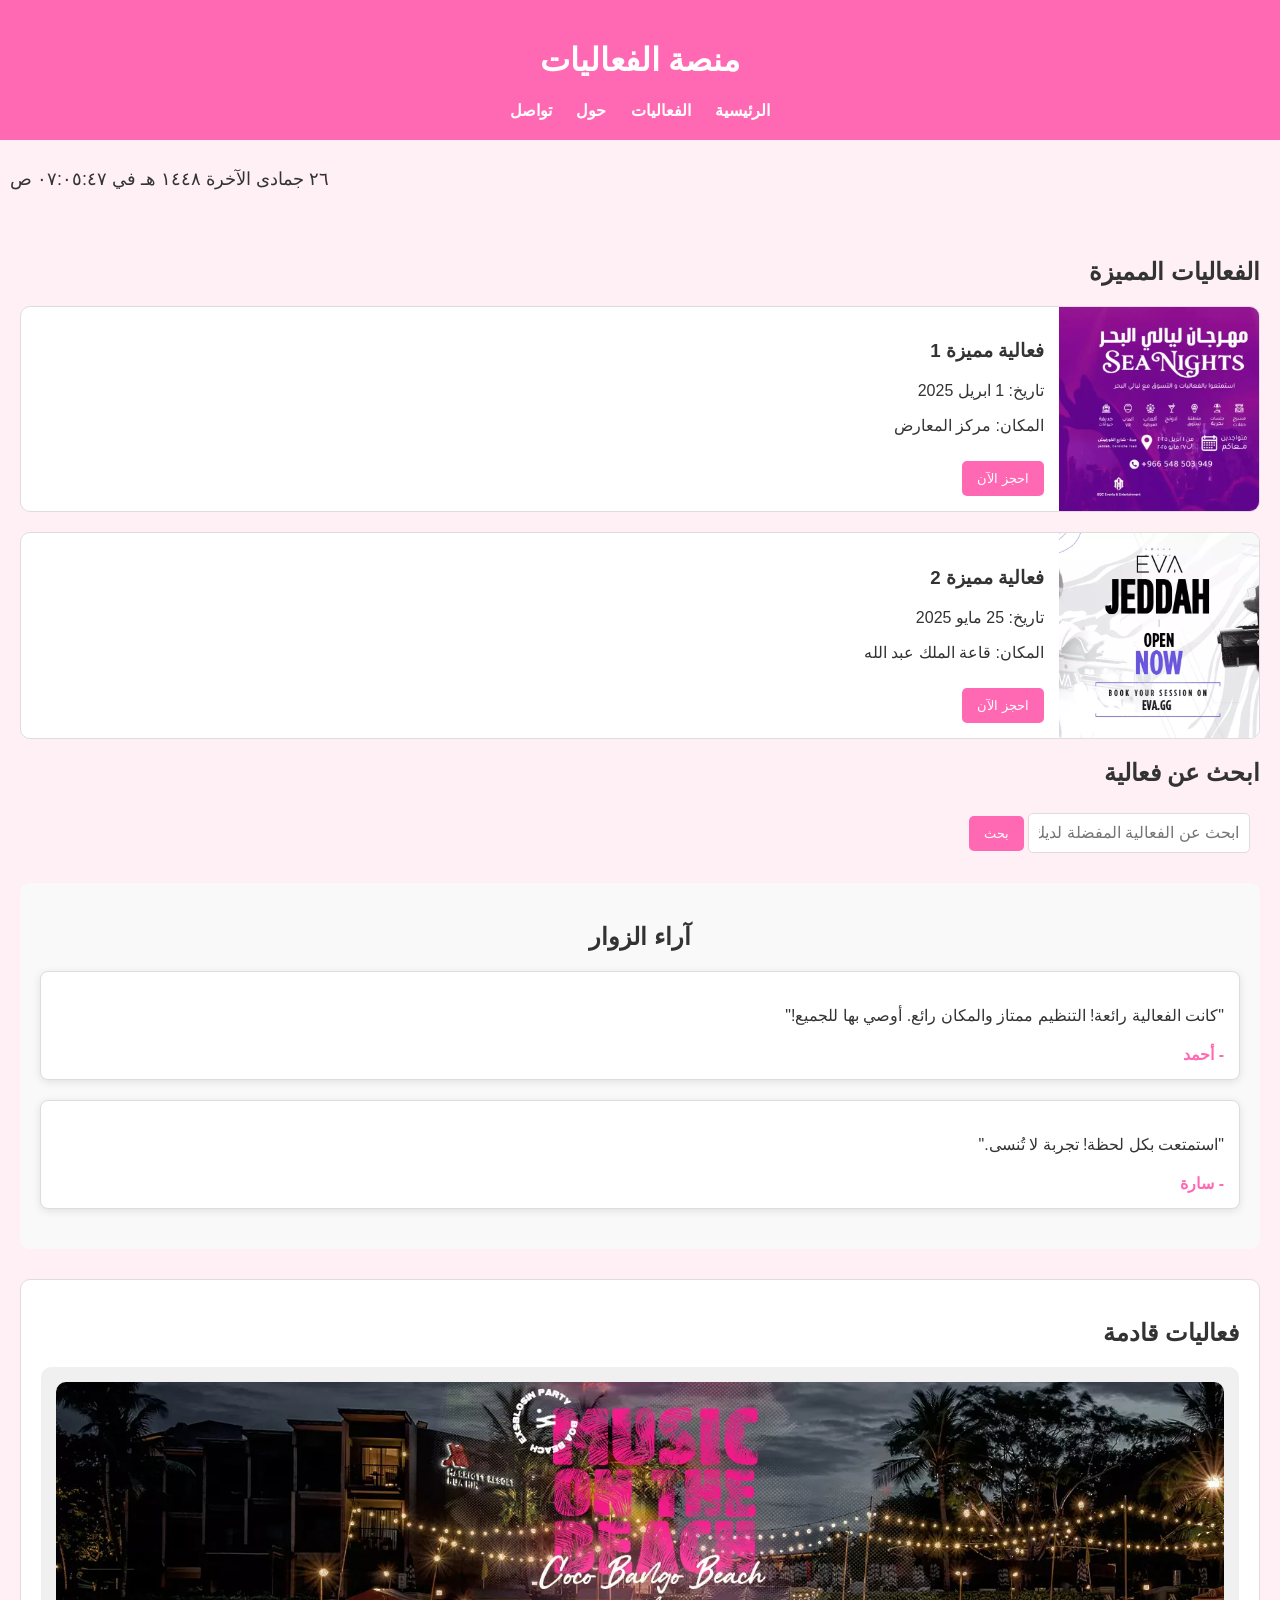
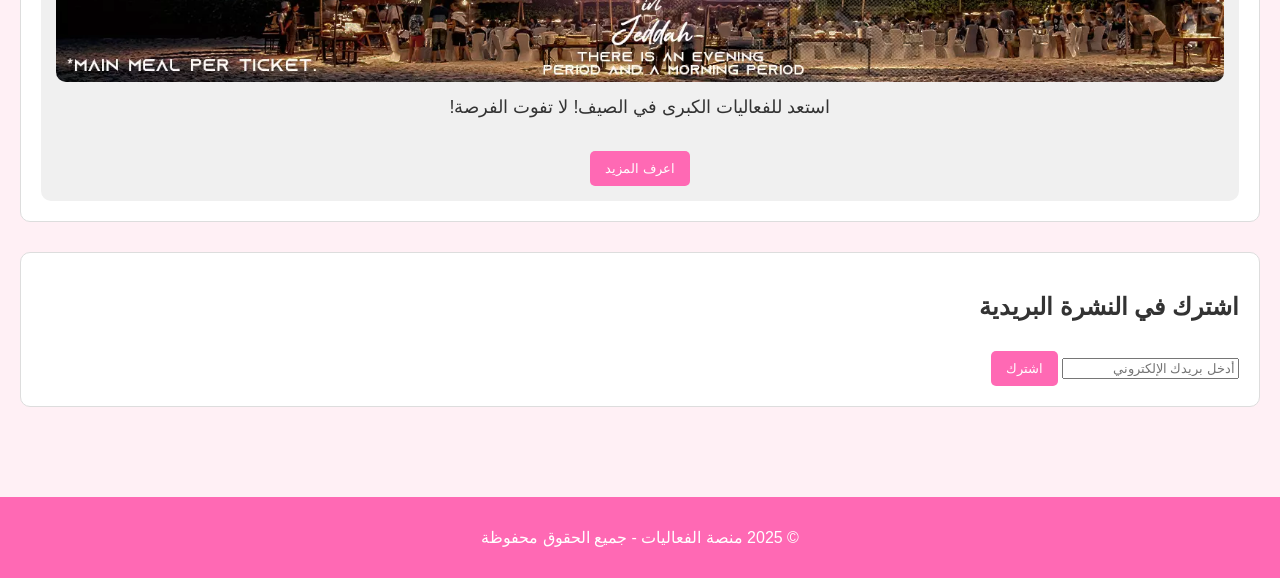
==== index.html @ 9aa2f389 "Initial commit" ====
<!DOCTYPE html>
<html lang="ar">
<head>
  <meta charset="UTF-8" />
  <meta name="viewport" content="width=device-width, initial-scale=1.0"/>
  <title>منصة الفعاليات</title>
  <link rel="stylesheet" href="styles.css"/>
  <script>
    function updateDateTime() {
      const date = new Date();
      const options = { 
        year: 'numeric', 
        month: 'long', 
        day: 'numeric', 
        hour: '2-digit', 
        minute: '2-digit', 
        second: '2-digit', 
        hour12: true 
      };
      const dateTimeString = date.toLocaleString('ar-SA', options);
      document.getElementById('current-date-time').innerText = dateTimeString;
    }
    setInterval(updateDateTime, 1000);  // تحديث الوقت كل ثانية
    window.onload = updateDateTime;  // تحديث الوقت عند تحميل الصفحة
  </script>
</head>
<body>
  <header>
    <h1>منصة الفعاليات</h1>
    <nav>
      <ul>
        <li><a href="index.html">الرئيسية</a></li>
        <li><a href="events.html">الفعاليات</a></li>
        <li><a href="about.html">حول</a></li>
        <li><a href="contact.html">تواصل</a></li>
      </ul>
    </nav>
  </header>

  <!-- Clock Section Above Main -->
  <div id="date-time-container" style="text-align: left; padding: 10px; font-size: 18px;">
    <p id="current-date-time"></p>
  </div>

  <main>
    <!-- Section for Featured Events -->
    <section id="featured-events">
      <h2>الفعاليات المميزة</h2>
      <div class="event-card">
        <img src="فعالية مميزة 1.jpg.jpeg" alt="فعالية 1"/>
        <div class="event-info">
          <h3>فعالية مميزة 1</h3>
          <p>تاريخ: 1 ابريل 2025</p>
          <p>المكان: مركز المعارض</p>
          <button>احجز الآن</button>
        </div>
      </div>
      <div class="event-card">
        <img src="فعالية2.png" alt="فعالية 2"/>
        <div class="event-info">
          <h3>فعالية مميزة 2</h3>
          <p>تاريخ: 25 مايو 2025</p>
          <p>المكان: قاعة الملك عبد الله</p>
          <button>احجز الآن</button>
        </div>
      </div>
    </section>

    <!-- Section for Event Search -->
    <section id="search">
      <h2>ابحث عن فعالية</h2>
      <input type="text" id="search-box" placeholder="ابحث عن الفعالية المفضلة لديك"/>
      <button>بحث</button>
    </section>

    <!-- Section for Reviews -->
    <section id="reviews">
      <h2>آراء الزوار</h2>
      <div class="review">
        <p>"كانت الفعالية رائعة! التنظيم ممتاز والمكان رائع. أوصي بها للجميع!"</p>
        <span>- أحمد</span>
      </div>
      <div class="review">
        <p>"استمتعت بكل لحظة! تجربة لا تُنسى."</p>
        <span>- سارة</span>
      </div>
    </section>

    <!-- Section for Upcoming Events -->
    <!-- <section id="coming-events">
      <h2>فعاليات قادمة</h2>
      <div class="banner">
        <img src="EVENT COME.jpeg" alt="فعالية قادمة" height="500" width="800"/>
        <p>استعد للفعاليات الكبرى في الصيف! لا تفوت الفرصة!</p>
        <button>اعرف المزيد</button>
      </div>
    </section> -->
    
<!-- Section for Upcoming Events -->
<section id="coming-events">
  <h2>فعاليات قادمة</h2>
  <div class="banner">
    <img src="EVENT COME.jpeg" alt="فعالية قادمة" />
    <p>استعد للفعاليات الكبرى في الصيف! لا تفوت الفرصة!</p>
    <button>اعرف المزيد</button>
  </div>
</section>

    <!-- Section for Newsletter Signup -->
    <section id="newsletter">
      <h2>اشترك في النشرة البريدية</h2>
      <input type="email" placeholder="أدخل بريدك الإلكتروني"/>
      <button>اشترك</button>
    </section>
  </main>

  <footer>
    <p>&copy; 2025 منصة الفعاليات - جميع الحقوق محفوظة</p>
  </footer>
</body>
</html>
---- styles.css ----
body {
    font-family: 'Cairo', sans-serif;
    margin: 0;
    padding: 0;
    background-color: #fff0f5;
    color: #333;
    direction: rtl;
    display: flex;
    flex-direction: column;
    min-height: 100vh;
}

/* تعديل صفحة حول وتواصل */
#about, #contact {
    border: 1px solid #ddd; /* بوردير حول النص */
    padding: 20px;
    border-radius: 10px;
    background-color: #fff; /* خلفية بيضاء للنص */
}

/* بوردير حول النشرة في الصفحة الرئيسية */
#newsletter {
    border: 1px solid #ddd; /* بوردير حول النشرة */
    padding: 20px;
    border-radius: 10px;
    background-color: #fff; /* خلفية بيضاء */
}

/* تكبير الحجم للـ Label */
label {
    font-size: 18px; /* تكبير حجم الخط للـ Label */
    font-weight: bold; /* جعل الـ Label عريض */
    color: #333; /* لون مناسب للنص */
}

/* تغيير خلفية قسم آراء الزوار إلى اللون الأبيض */
#visitors {
    background-color: #fff; /* خلفية بيضاء لقسم الزوار */
    padding: 20px;
    border-radius: 10px;
    border: 1px solid #ddd; /* بوردير حول قسم الزوار */
}

header {
    background-color: #ff69b4;
    color: white;
    padding: 20px;
    text-align: center;
}

nav ul {
    list-style: none;
    padding: 0;
    margin: 15px 0 0 0;
}

nav ul li {
    display: inline;
    margin: 0 10px;
}

nav ul li a {
    color: white;
    text-decoration: none;
    font-weight: bold;
}

nav ul li a:hover {
    text-decoration: underline;
}

main {
    flex-grow: 1;
    padding: 20px;
}

.event-card {
    display: flex;
    background-color: #fff;
    border: 1px solid #ddd;
    border-radius: 10px;
    margin-bottom: 20px;
    overflow: hidden;
}

.event-card img {
    width: 200px;
    height: auto;
    object-fit: cover;
}

.event-info {
    padding: 15px;
    width: 100%;
}

/* قسم الفعالية القادمة */
#coming-events {
    border: 1px solid #ddd; /* بوردير حول قسم الفعالية القادمة */
    background-color: #fff; /* خلفية بيضاء */
    padding: 20px;
    border-radius: 10px;
}

#coming-events .banner {
    text-align: center;
    padding: 15px;
    border-radius: 10px;
    background-color: transparent; /* إزالة الخلفية الرمادية */
}

#coming-events .banner img {
    width: 100%; /* الصورة تأخذ عرض 100% من الحاوية */
    height: 300px; /* تحديد ارتفاع ثابت للصورة */
    object-fit: cover; /* الحفاظ على نسبة الصورة دون تشويه */
    border-radius: 10px; /* إضافة حواف دائرية للصورة */
}

#coming-events p {
    margin-top: 10px;
    font-size: 18px;
    color: #333;
}

#coming-events button {
    background-color: #ff69b4;
    color: white;
    padding: 10px 15px;
    margin-top: 15px;
    border: none;
    border-radius: 5px;
    cursor: pointer;
    transition: background-color 0.3s ease;
}

#coming-events button:hover {
    background-color: #ff85c1;
}


button {
    background-color: #ff69b4;
    color: white;
    border: none;
    padding: 10px 15px;
    margin-top: 10px;
    cursor: pointer;
    border-radius: 5px;
    transition: background-color 0.3s ease;
}

button:hover {
    background-color: #ff85c1;
}

/* تغيير لون الرابط عند الضغط */
nav ul li a:active {
    color: #c71585; /* اللون الفوشي الداكن */
}

#search, #reviews, #coming-events, #newsletter {
    margin-bottom: 30px;
}

#search input {
    padding: 10px;
    font-size: 16px;
    border-radius: 5px;
    border: 1px solid #ddd;
    margin-right: 10px;
}

#search button {
    padding: 10px 15px;
    background-color: #ff69b4;
    color: white;
    border: none;
    cursor: pointer;
    border-radius: 5px;
}

/* بوردير حول قسم المراجعات */
#reviews {
    background-color: #f9f9f9;
    padding: 20px;
    border-radius: 10px;
}

#reviews h2 {
    text-align: center;
    margin-bottom: 20px;
}

.review {
    background-color: #fff;
    border: 1px solid #ddd;
    border-radius: 8px;
    padding: 15px;
    margin-bottom: 20px;
    box-shadow: 0 2px 8px rgba(0, 0, 0, 0.1);
    transition: box-shadow 0.3s ease;
}

.review:hover {
    box-shadow: 0 4px 16px rgba(0, 0, 0, 0.2);
}

.review p {
    font-size: 16px;
    line-height: 1.6;
}

.review span {
    display: block;
    text-align: right;
    margin-top: 10px;
    font-weight: bold;
    color: #ff69b4;
}

/* قسم الفعالية القادمة */
#coming-events {
    border: 1px solid #ddd; /* بوردير حول قسم الفعالية القادمة */
    background-color: #fff; /* خلفية بيضاء */
    padding: 20px;
    border-radius: 10px;
}

#coming-events .banner {
    background-color: #f0f0f0;
    padding: 15px;
    border-radius: 10px;
    text-align: center;
}

footer {
    background-color: #ff69b4;
    color: white;
    text-align: center;
    padding: 15px;
    margin-top: 40px;
}

/* Media Queries */

/* For screens smaller than 576px (e.g., mobile phones) */
@media (max-width: 576px) {
    body {
        padding: 10px;
    }

    header {
        padding: 15px;
    }

    nav ul {
        padding: 0;
        margin: 10px 0;
    }

    nav ul li {
        display: block;
        margin: 10px 0;
    }

    .event-card {
        flex-direction: column;
        padding: 10px;
    }

    .event-card img {
        width: 100%;
    }

    .event-info {
        padding: 10px;
    }

    button {
        width: 100%;
        padding: 15px;
    }

    #search input {
        width: 100%;
    }

    #search button {
        width: 100%;
    }
}

/* For screens between 576px and 768px (e.g., small tablets) */
@media (max-width: 768px) and (min-width: 577px) {
    nav ul li {
        display: inline-block;
        margin: 0 15px;
    }

    .event-card {
        flex-direction: row;
    }

    .event-card img {
        width: 50%;
    }

    button {
        width: auto;
    }

    #search input {
        width: auto;
    }

    #search button {
        width: auto;
    }
}


/* For screens between 768px and 992px (e.g., tablets and small laptops) */
@media (max-width: 992px) and (min-width: 769px) {
    .event-card {
        flex-direction: row;
    }

    .event-card img {
        width: 40%;
    }

    #search input {
        width: 250px;
    }

    #search button {
        width: auto;
    }
}
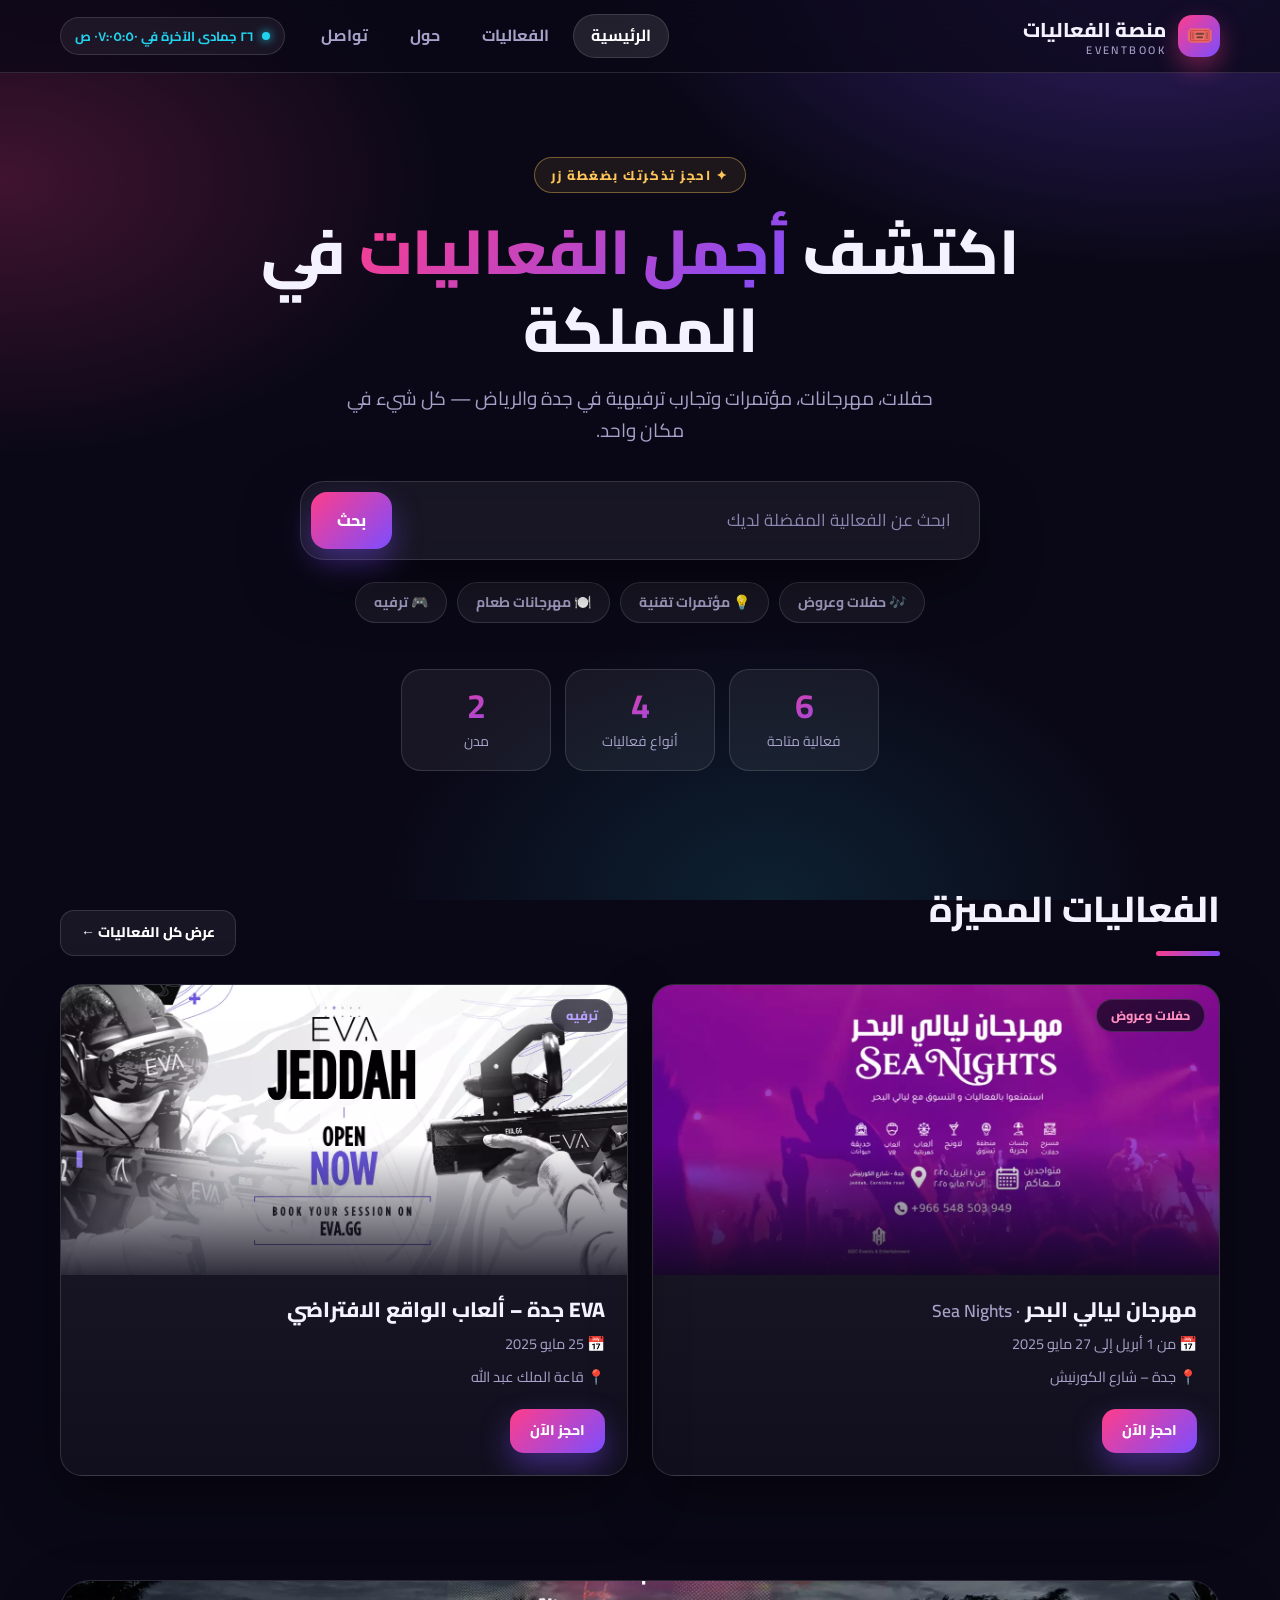
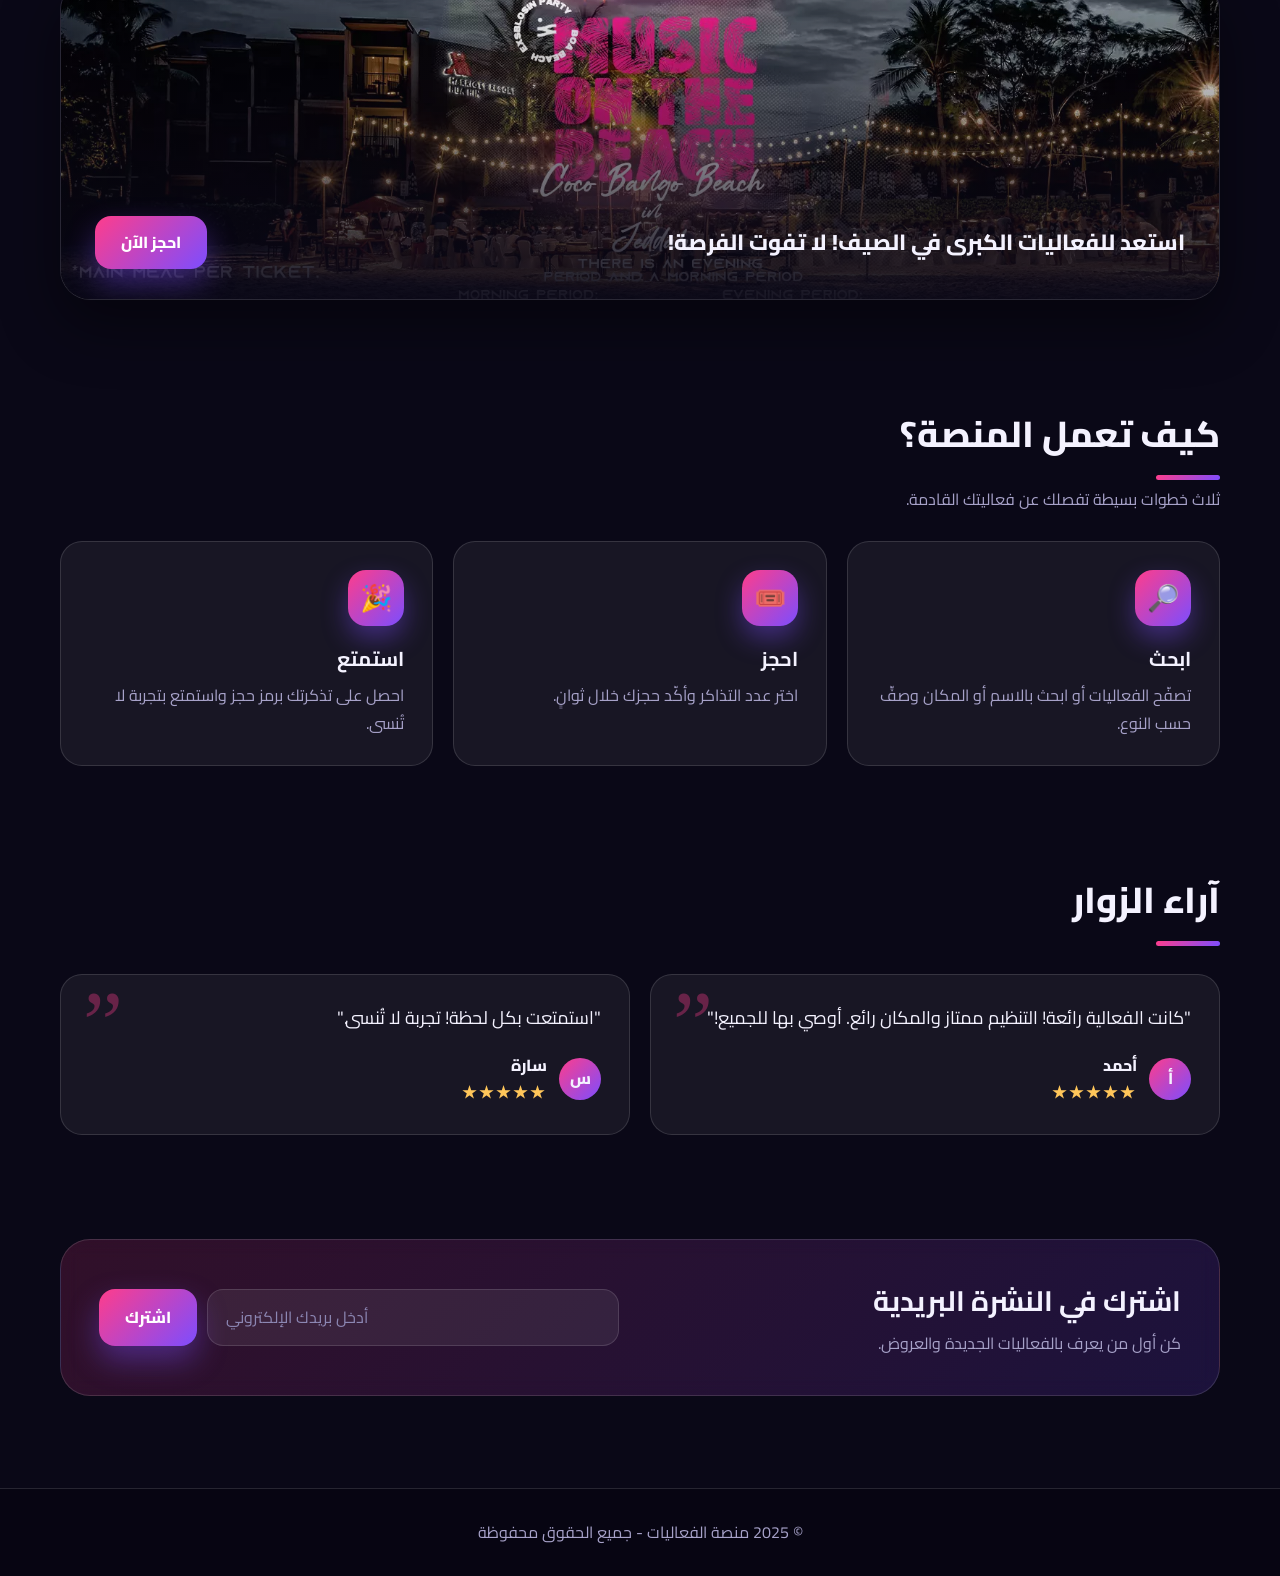
==== commit 4edf3d78: "Premium dark redesign with live search, filters, booking tickets and README Co-Authored-By: Claude S" ====
--- a/index.html
+++ b/index.html
@@ -1,121 +1,137 @@
 <!DOCTYPE html>
-<html lang="ar">
+<html lang="ar" dir="rtl">
 <head>
   <meta charset="UTF-8" />
-  <meta name="viewport" content="width=device-width, initial-scale=1.0"/>
-  <title>منصة الفعاليات</title>
-  <link rel="stylesheet" href="styles.css"/>
-  <script>
-    function updateDateTime() {
-      const date = new Date();
-      const options = { 
-        year: 'numeric', 
-        month: 'long', 
-        day: 'numeric', 
-        hour: '2-digit', 
-        minute: '2-digit', 
-        second: '2-digit', 
-        hour12: true 
-      };
-      const dateTimeString = date.toLocaleString('ar-SA', options);
-      document.getElementById('current-date-time').innerText = dateTimeString;
-    }
-    setInterval(updateDateTime, 1000);  // تحديث الوقت كل ثانية
-    window.onload = updateDateTime;  // تحديث الوقت عند تحميل الصفحة
-  </script>
+  <meta name="viewport" content="width=device-width, initial-scale=1.0" />
+  <title>منصة الفعاليات | اكتشف واحجز أجمل الفعاليات في السعودية</title>
+  <meta name="description" content="EventBook منصة لاستكشاف وحجز الفعاليات المحلية والثقافية والترفيهية في السعودية بضغطة زر." />
+  <meta name="theme-color" content="#0a0817" />
+  <link rel="preconnect" href="https://fonts.googleapis.com" />
+  <link rel="preconnect" href="https://fonts.gstatic.com" crossorigin />
+  <link href="https://fonts.googleapis.com/css2?family=Cairo:wght@400;600;700;800&display=swap" rel="stylesheet" />
+  <link rel="stylesheet" href="styles.css" />
+  <script src="script.js" defer></script>
 </head>
 <body>
   <header>
-    <h1>منصة الفعاليات</h1>
-    <nav>
-      <ul>
-        <li><a href="index.html">الرئيسية</a></li>
-        <li><a href="events.html">الفعاليات</a></li>
-        <li><a href="about.html">حول</a></li>
-        <li><a href="contact.html">تواصل</a></li>
-      </ul>
-    </nav>
+    <div class="container nav">
+      <a class="logo" href="index.html" aria-label="منصة الفعاليات">
+        <span class="logo-mark">🎟️</span>
+        <span>منصة الفعاليات<small>EVENTBOOK</small></span>
+      </a>
+      <nav aria-label="التنقل الرئيسي">
+        <ul>
+          <li><a href="index.html">الرئيسية</a></li>
+          <li><a href="events.html">الفعاليات</a></li>
+          <li><a href="about.html">حول</a></li>
+          <li><a href="contact.html">تواصل</a></li>
+        </ul>
+      </nav>
+      <div class="clock" title="الوقت الحالي"><span id="current-date-time"></span></div>
+      <button class="menu-btn" aria-label="القائمة">☰</button>
+    </div>
   </header>
 
-  <!-- Clock Section Above Main -->
-  <div id="date-time-container" style="text-align: left; padding: 10px; font-size: 18px;">
-    <p id="current-date-time"></p>
-  </div>
+  <main>
+    <!-- Hero -->
+    <section class="hero">
+      <div class="container">
+        <span class="eyebrow">✦ احجز تذكرتك بضغطة زر</span>
+        <h1>اكتشف <span class="grad-text">أجمل الفعاليات</span> في المملكة</h1>
+        <p class="lead">حفلات، مهرجانات، مؤتمرات وتجارب ترفيهية في جدة والرياض — كل شيء في مكان واحد.</p>
 
-  <main>
-    <!-- Section for Featured Events -->
-    <section id="featured-events">
-      <h2>الفعاليات المميزة</h2>
-      <div class="event-card">
-        <img src="فعالية مميزة 1.jpg.jpeg" alt="فعالية 1"/>
-        <div class="event-info">
-          <h3>فعالية مميزة 1</h3>
-          <p>تاريخ: 1 ابريل 2025</p>
-          <p>المكان: مركز المعارض</p>
-          <button>احجز الآن</button>
+        <form class="search-bar" id="hero-search" role="search">
+          <input id="hero-q" type="search" placeholder="ابحث عن الفعالية المفضلة لديك" aria-label="ابحث عن فعالية" />
+          <button class="btn" type="submit">بحث</button>
+        </form>
+
+        <div class="chips">
+          <button class="chip" data-cat-link="music">🎶 حفلات وعروض</button>
+          <button class="chip" data-cat-link="tech">💡 مؤتمرات تقنية</button>
+          <button class="chip" data-cat-link="food">🍽️ مهرجانات طعام</button>
+          <button class="chip" data-cat-link="fun">🎮 ترفيه</button>
         </div>
-      </div>
-      <div class="event-card">
-        <img src="فعالية2.png" alt="فعالية 2"/>
-        <div class="event-info">
-          <h3>فعالية مميزة 2</h3>
-          <p>تاريخ: 25 مايو 2025</p>
-          <p>المكان: قاعة الملك عبد الله</p>
-          <button>احجز الآن</button>
+
+        <div class="stats">
+          <div class="stat"><b id="stat-events">0</b><span>فعالية متاحة</span></div>
+          <div class="stat"><b id="stat-types">0</b><span>أنواع فعاليات</span></div>
+          <div class="stat"><b id="stat-cities">0</b><span>مدن</span></div>
         </div>
       </div>
     </section>
 
-    <!-- Section for Event Search -->
-    <section id="search">
-      <h2>ابحث عن فعالية</h2>
-      <input type="text" id="search-box" placeholder="ابحث عن الفعالية المفضلة لديك"/>
-      <button>بحث</button>
-    </section>
-
-    <!-- Section for Reviews -->
-    <section id="reviews">
-      <h2>آراء الزوار</h2>
-      <div class="review">
-        <p>"كانت الفعالية رائعة! التنظيم ممتاز والمكان رائع. أوصي بها للجميع!"</p>
-        <span>- أحمد</span>
-      </div>
-      <div class="review">
-        <p>"استمتعت بكل لحظة! تجربة لا تُنسى."</p>
-        <span>- سارة</span>
+    <!-- Featured events -->
+    <section id="featured-events">
+      <div class="container">
+        <div class="section-head">
+          <div><h2>الفعاليات المميزة</h2></div>
+          <a class="btn ghost sm" href="events.html">عرض كل الفعاليات ←</a>
+        </div>
+        <div class="grid two" id="featured-grid"></div>
       </div>
     </section>
 
-    <!-- Section for Upcoming Events -->
-    <!-- <section id="coming-events">
-      <h2>فعاليات قادمة</h2>
-      <div class="banner">
-        <img src="EVENT COME.jpeg" alt="فعالية قادمة" height="500" width="800"/>
-        <p>استعد للفعاليات الكبرى في الصيف! لا تفوت الفرصة!</p>
-        <button>اعرف المزيد</button>
+    <!-- Upcoming banner -->
+    <section id="coming-events">
+      <div class="container">
+        <div class="banner reveal">
+          <img src="images/music-on-the-beach.jpeg" alt="فعالية قادمة: Music on the Beach" loading="lazy" />
+          <div class="banner-body">
+            <p>استعد للفعاليات الكبرى في الصيف! لا تفوت الفرصة!</p>
+            <button class="btn" data-book="beach">احجز الآن</button>
+          </div>
+        </div>
       </div>
-    </section> -->
-    
-<!-- Section for Upcoming Events -->
-<section id="coming-events">
-  <h2>فعاليات قادمة</h2>
-  <div class="banner">
-    <img src="EVENT COME.jpeg" alt="فعالية قادمة" />
-    <p>استعد للفعاليات الكبرى في الصيف! لا تفوت الفرصة!</p>
-    <button>اعرف المزيد</button>
-  </div>
-</section>
+    </section>
 
-    <!-- Section for Newsletter Signup -->
+    <!-- How it works -->
+    <section>
+      <div class="container">
+        <div class="section-head"><div><h2>كيف تعمل المنصة؟</h2><p>ثلاث خطوات بسيطة تفصلك عن فعاليتك القادمة.</p></div></div>
+        <div class="cards-3">
+          <div class="feature reveal"><div class="ico">🔎</div><h3>ابحث</h3><p>تصفّح الفعاليات أو ابحث بالاسم أو المكان وصفِّ حسب النوع.</p></div>
+          <div class="feature reveal"><div class="ico">🎟️</div><h3>احجز</h3><p>اختر عدد التذاكر وأكّد حجزك خلال ثوانٍ.</p></div>
+          <div class="feature reveal"><div class="ico">🎉</div><h3>استمتع</h3><p>احصل على تذكرتك برمز حجز واستمتع بتجربة لا تُنسى.</p></div>
+        </div>
+      </div>
+    </section>
+
+    <!-- Reviews -->
+    <section id="reviews">
+      <div class="container">
+        <div class="section-head"><div><h2>آراء الزوار</h2></div></div>
+        <div class="cards-3">
+          <div class="review reveal">
+            <p>"كانت الفعالية رائعة! التنظيم ممتاز والمكان رائع. أوصي بها للجميع!"</p>
+            <div class="who"><span class="avatar">أ</span><div>أحمد<br /><span class="stars">★★★★★</span></div></div>
+          </div>
+          <div class="review reveal">
+            <p>"استمتعت بكل لحظة! تجربة لا تُنسى."</p>
+            <div class="who"><span class="avatar">س</span><div>سارة<br /><span class="stars">★★★★★</span></div></div>
+          </div>
+        </div>
+      </div>
+    </section>
+
+    <!-- Newsletter -->
     <section id="newsletter">
-      <h2>اشترك في النشرة البريدية</h2>
-      <input type="email" placeholder="أدخل بريدك الإلكتروني"/>
-      <button>اشترك</button>
+      <div class="container">
+        <div class="panel news reveal">
+          <div>
+            <h2>اشترك في النشرة البريدية</h2>
+            <p>كن أول من يعرف بالفعاليات الجديدة والعروض.</p>
+          </div>
+          <form data-toast-form="تم تسجيل اشتراكك (نسخة تجريبية)" novalidate>
+            <input type="email" class="ltr" placeholder="أدخل بريدك الإلكتروني" aria-label="البريد الإلكتروني" />
+            <button class="btn" type="submit">اشترك</button>
+          </form>
+        </div>
+      </div>
     </section>
   </main>
 
   <footer>
-    <p>&copy; 2025 منصة الفعاليات - جميع الحقوق محفوظة</p>
+    <div class="container"><p>&copy; 2025 منصة الفعاليات - جميع الحقوق محفوظة</p></div>
   </footer>
 </body>
 </html>
--- a/styles.css
+++ b/styles.css
@@ -1,339 +1,354 @@
+/* ==========================================================================
+   EventBook – منصة الفعاليات
+   Dark, glassy design system. RTL first.
+   ========================================================================== */
+:root {
+  --bg: #0a0817;
+  --bg-2: #120e2b;
+  --surface: rgba(255, 255, 255, 0.06);
+  --surface-2: rgba(255, 255, 255, 0.1);
+  --border: rgba(255, 255, 255, 0.13);
+  --text: #f4f2ff;
+  --muted: #a7a2c9;
+  --pink: #ff3d8b;
+  --violet: #7c4dff;
+  --cyan: #22d3ee;
+  --gold: #ffc65a;
+  --grad: linear-gradient(135deg, #ff3d8b 0%, #7c4dff 100%);
+  --radius: 22px;
+  --shadow: 0 24px 60px rgba(0, 0, 0, 0.45);
+}
+
+* { box-sizing: border-box; }
+html { scroll-behavior: smooth; }
+
 body {
-    font-family: 'Cairo', sans-serif;
-    margin: 0;
-    padding: 0;
-    background-color: #fff0f5;
-    color: #333;
-    direction: rtl;
-    display: flex;
-    flex-direction: column;
-    min-height: 100vh;
-}
-
-/* تعديل صفحة حول وتواصل */
-#about, #contact {
-    border: 1px solid #ddd; /* بوردير حول النص */
-    padding: 20px;
-    border-radius: 10px;
-    background-color: #fff; /* خلفية بيضاء للنص */
-}
-
-/* بوردير حول النشرة في الصفحة الرئيسية */
-#newsletter {
-    border: 1px solid #ddd; /* بوردير حول النشرة */
-    padding: 20px;
-    border-radius: 10px;
-    background-color: #fff; /* خلفية بيضاء */
-}
-
-/* تكبير الحجم للـ Label */
-label {
-    font-size: 18px; /* تكبير حجم الخط للـ Label */
-    font-weight: bold; /* جعل الـ Label عريض */
-    color: #333; /* لون مناسب للنص */
-}
-
-/* تغيير خلفية قسم آراء الزوار إلى اللون الأبيض */
-#visitors {
-    background-color: #fff; /* خلفية بيضاء لقسم الزوار */
-    padding: 20px;
-    border-radius: 10px;
-    border: 1px solid #ddd; /* بوردير حول قسم الزوار */
-}
-
+  margin: 0;
+  min-height: 100vh;
+  display: flex;
+  flex-direction: column;
+  font-family: "Cairo", "Segoe UI", Tahoma, sans-serif;
+  direction: rtl;
+  color: var(--text);
+  background:
+    radial-gradient(900px 520px at 90% -5%, rgba(124, 77, 255, 0.35), transparent 60%),
+    radial-gradient(800px 500px at 0% 20%, rgba(255, 61, 139, 0.22), transparent 55%),
+    radial-gradient(700px 500px at 60% 100%, rgba(34, 211, 238, 0.12), transparent 55%),
+    var(--bg);
+  background-attachment: fixed;
+  line-height: 1.7;
+}
+
+img { max-width: 100%; display: block; }
+a { color: inherit; text-decoration: none; }
+main { flex: 1; }
+.container { width: min(1160px, 100% - 40px); margin-inline: auto; }
+.ltr { direction: ltr; unicode-bidi: embed; }
+
+/* ---------- Header ---------- */
 header {
-    background-color: #ff69b4;
-    color: white;
-    padding: 20px;
-    text-align: center;
-}
-
-nav ul {
-    list-style: none;
-    padding: 0;
-    margin: 15px 0 0 0;
-}
-
-nav ul li {
-    display: inline;
-    margin: 0 10px;
-}
-
-nav ul li a {
-    color: white;
-    text-decoration: none;
-    font-weight: bold;
-}
-
-nav ul li a:hover {
-    text-decoration: underline;
-}
-
-main {
-    flex-grow: 1;
-    padding: 20px;
-}
+  position: sticky;
+  top: 0;
+  z-index: 50;
+  backdrop-filter: blur(16px);
+  background: rgba(10, 8, 23, 0.72);
+  border-bottom: 1px solid var(--border);
+}
+.nav {
+  display: flex;
+  align-items: center;
+  gap: 18px;
+  height: 72px;
+}
+.logo { display: flex; align-items: center; gap: 12px; font-weight: 800; font-size: 20px; }
+.logo-mark {
+  display: grid;
+  place-items: center;
+  width: 42px;
+  height: 42px;
+  font-size: 22px;
+  border-radius: 14px;
+  background: var(--grad);
+  box-shadow: 0 10px 24px rgba(255, 61, 139, 0.4);
+}
+.logo small { display: block; margin-top: -6px; font-size: 11px; font-weight: 600; letter-spacing: 0.22em; color: var(--muted); }
+nav { margin-inline-start: auto; }
+nav ul { display: flex; gap: 6px; margin: 0; padding: 0; list-style: none; }
+nav a {
+  display: block;
+  padding: 8px 18px;
+  font-weight: 700;
+  color: var(--muted);
+  border-radius: 999px;
+  transition: color 0.2s, background 0.2s;
+}
+nav a:hover { color: #fff; background: var(--surface); }
+nav a.active { color: #fff; background: var(--surface-2); box-shadow: inset 0 0 0 1px var(--border); }
+.clock {
+  display: flex;
+  align-items: center;
+  gap: 8px;
+  padding: 7px 14px;
+  font-size: 13px;
+  font-weight: 700;
+  color: var(--cyan);
+  border: 1px solid var(--border);
+  border-radius: 999px;
+  background: var(--surface);
+  white-space: nowrap;
+}
+.clock::before { content: ""; width: 8px; height: 8px; border-radius: 50%; background: var(--cyan); box-shadow: 0 0 10px var(--cyan); animation: blink 1.6s infinite; }
+@keyframes blink { 50% { opacity: 0.3; } }
+.menu-btn { display: none; width: 44px; height: 44px; font-size: 22px; color: #fff; cursor: pointer; border: 1px solid var(--border); border-radius: 14px; background: var(--surface); }
+
+/* ---------- Buttons & form controls ---------- */
+.btn {
+  display: inline-flex;
+  align-items: center;
+  justify-content: center;
+  gap: 8px;
+  padding: 13px 26px;
+  font: inherit;
+  font-weight: 800;
+  color: #fff;
+  cursor: pointer;
+  border: 0;
+  border-radius: 16px;
+  background: var(--grad);
+  box-shadow: 0 14px 30px rgba(124, 77, 255, 0.4);
+  transition: transform 0.18s, box-shadow 0.18s, filter 0.18s;
+}
+.btn:hover { transform: translateY(-3px); filter: brightness(1.08); }
+.btn:active { transform: scale(0.97); }
+.btn.ghost { background: var(--surface); border: 1px solid var(--border); box-shadow: none; }
+.btn.sm { padding: 10px 20px; font-size: 14px; border-radius: 14px; }
+
+input, select, textarea {
+  width: 100%;
+  padding: 14px 18px;
+  font: inherit;
+  color: var(--text);
+  border: 1px solid var(--border);
+  border-radius: 16px;
+  background: rgba(255, 255, 255, 0.07);
+  outline: none;
+  transition: border-color 0.2s, box-shadow 0.2s;
+}
+input::placeholder, textarea::placeholder { color: #8c87b3; }
+input:focus, select:focus, textarea:focus { border-color: var(--pink); box-shadow: 0 0 0 4px rgba(255, 61, 139, 0.18); }
+select option { color: #111; }
+label { display: block; margin-bottom: 6px; font-size: 14px; font-weight: 700; color: var(--muted); }
+
+/* ---------- Hero ---------- */
+.hero { padding: 84px 0 56px; text-align: center; }
+.eyebrow {
+  display: inline-block;
+  padding: 6px 16px;
+  font-size: 13px;
+  font-weight: 800;
+  letter-spacing: 0.12em;
+  color: var(--gold);
+  border: 1px solid rgba(255, 198, 90, 0.4);
+  border-radius: 999px;
+  background: rgba(255, 198, 90, 0.08);
+}
+.hero h1 { margin: 20px auto 14px; max-width: 820px; font-size: clamp(34px, 6vw, 62px); font-weight: 800; line-height: 1.25; }
+.grad-text { background: var(--grad); -webkit-background-clip: text; background-clip: text; color: transparent; }
+.hero p.lead { margin: 0 auto; max-width: 620px; font-size: 19px; color: var(--muted); }
+
+.search-bar {
+  display: flex;
+  gap: 10px;
+  max-width: 680px;
+  margin: 34px auto 0;
+  padding: 10px;
+  border: 1px solid var(--border);
+  border-radius: 24px;
+  background: var(--surface);
+  backdrop-filter: blur(14px);
+  box-shadow: var(--shadow);
+}
+.search-bar input { border: 0; background: transparent; font-size: 17px; }
+.search-bar input:focus { box-shadow: none; }
+.search-bar .btn { flex: none; }
+
+.chips { display: flex; flex-wrap: wrap; justify-content: center; gap: 10px; margin-top: 22px; }
+.chip {
+  padding: 8px 18px;
+  font: inherit;
+  font-weight: 700;
+  font-size: 14px;
+  color: var(--muted);
+  cursor: pointer;
+  border: 1px solid var(--border);
+  border-radius: 999px;
+  background: var(--surface);
+  transition: all 0.2s;
+}
+.chip:hover { color: #fff; transform: translateY(-2px); }
+.chip.active { color: #fff; border-color: transparent; background: var(--grad); box-shadow: 0 10px 22px rgba(255, 61, 139, 0.35); }
+
+.stats { display: flex; justify-content: center; flex-wrap: wrap; gap: 14px; margin-top: 46px; }
+.stat {
+  min-width: 150px;
+  padding: 16px 26px;
+  border: 1px solid var(--border);
+  border-radius: 20px;
+  background: var(--surface);
+}
+.stat b { display: block; font-size: 34px; line-height: 1.2; background: var(--grad); -webkit-background-clip: text; background-clip: text; color: transparent; }
+.stat span { font-size: 14px; color: var(--muted); }
+
+/* ---------- Sections ---------- */
+section { padding: 52px 0; }
+.section-head { display: flex; align-items: flex-end; justify-content: space-between; gap: 16px; margin-bottom: 28px; }
+.section-head h2 { margin: 0; font-size: clamp(26px, 4vw, 36px); font-weight: 800; }
+.section-head h2::after { content: ""; display: block; width: 64px; height: 5px; margin-top: 10px; border-radius: 5px; background: var(--grad); }
+.section-head p { margin: 6px 0 0; color: var(--muted); }
+
+/* ---------- Event cards ---------- */
+.grid { display: grid; grid-template-columns: repeat(auto-fill, minmax(320px, 1fr)); gap: 24px; }
+.grid.two { grid-template-columns: repeat(auto-fit, minmax(380px, 1fr)); }
 
 .event-card {
-    display: flex;
-    background-color: #fff;
-    border: 1px solid #ddd;
-    border-radius: 10px;
-    margin-bottom: 20px;
-    overflow: hidden;
-}
-
-.event-card img {
-    width: 200px;
-    height: auto;
-    object-fit: cover;
-}
-
-.event-info {
-    padding: 15px;
-    width: 100%;
-}
-
-/* قسم الفعالية القادمة */
-#coming-events {
-    border: 1px solid #ddd; /* بوردير حول قسم الفعالية القادمة */
-    background-color: #fff; /* خلفية بيضاء */
-    padding: 20px;
-    border-radius: 10px;
-}
-
-#coming-events .banner {
-    text-align: center;
-    padding: 15px;
-    border-radius: 10px;
-    background-color: transparent; /* إزالة الخلفية الرمادية */
-}
-
-#coming-events .banner img {
-    width: 100%; /* الصورة تأخذ عرض 100% من الحاوية */
-    height: 300px; /* تحديد ارتفاع ثابت للصورة */
-    object-fit: cover; /* الحفاظ على نسبة الصورة دون تشويه */
-    border-radius: 10px; /* إضافة حواف دائرية للصورة */
-}
-
-#coming-events p {
-    margin-top: 10px;
-    font-size: 18px;
-    color: #333;
-}
-
-#coming-events button {
-    background-color: #ff69b4;
-    color: white;
-    padding: 10px 15px;
-    margin-top: 15px;
-    border: none;
-    border-radius: 5px;
-    cursor: pointer;
-    transition: background-color 0.3s ease;
-}
-
-#coming-events button:hover {
-    background-color: #ff85c1;
-}
-
-
-button {
-    background-color: #ff69b4;
-    color: white;
-    border: none;
-    padding: 10px 15px;
-    margin-top: 10px;
-    cursor: pointer;
-    border-radius: 5px;
-    transition: background-color 0.3s ease;
-}
-
-button:hover {
-    background-color: #ff85c1;
-}
-
-/* تغيير لون الرابط عند الضغط */
-nav ul li a:active {
-    color: #c71585; /* اللون الفوشي الداكن */
-}
-
-#search, #reviews, #coming-events, #newsletter {
-    margin-bottom: 30px;
-}
-
-#search input {
-    padding: 10px;
-    font-size: 16px;
-    border-radius: 5px;
-    border: 1px solid #ddd;
-    margin-right: 10px;
-}
-
-#search button {
-    padding: 10px 15px;
-    background-color: #ff69b4;
-    color: white;
-    border: none;
-    cursor: pointer;
-    border-radius: 5px;
-}
-
-/* بوردير حول قسم المراجعات */
-#reviews {
-    background-color: #f9f9f9;
-    padding: 20px;
-    border-radius: 10px;
-}
-
-#reviews h2 {
-    text-align: center;
-    margin-bottom: 20px;
-}
-
-.review {
-    background-color: #fff;
-    border: 1px solid #ddd;
-    border-radius: 8px;
-    padding: 15px;
-    margin-bottom: 20px;
-    box-shadow: 0 2px 8px rgba(0, 0, 0, 0.1);
-    transition: box-shadow 0.3s ease;
-}
-
-.review:hover {
-    box-shadow: 0 4px 16px rgba(0, 0, 0, 0.2);
-}
-
-.review p {
-    font-size: 16px;
-    line-height: 1.6;
-}
-
-.review span {
-    display: block;
-    text-align: right;
-    margin-top: 10px;
-    font-weight: bold;
-    color: #ff69b4;
-}
-
-/* قسم الفعالية القادمة */
-#coming-events {
-    border: 1px solid #ddd; /* بوردير حول قسم الفعالية القادمة */
-    background-color: #fff; /* خلفية بيضاء */
-    padding: 20px;
-    border-radius: 10px;
-}
-
-#coming-events .banner {
-    background-color: #f0f0f0;
-    padding: 15px;
-    border-radius: 10px;
-    text-align: center;
-}
-
-footer {
-    background-color: #ff69b4;
-    color: white;
-    text-align: center;
-    padding: 15px;
-    margin-top: 40px;
-}
-
-/* Media Queries */
-
-/* For screens smaller than 576px (e.g., mobile phones) */
-@media (max-width: 576px) {
-    body {
-        padding: 10px;
-    }
-
-    header {
-        padding: 15px;
-    }
-
-    nav ul {
-        padding: 0;
-        margin: 10px 0;
-    }
-
-    nav ul li {
-        display: block;
-        margin: 10px 0;
-    }
-
-    .event-card {
-        flex-direction: column;
-        padding: 10px;
-    }
-
-    .event-card img {
-        width: 100%;
-    }
-
-    .event-info {
-        padding: 10px;
-    }
-
-    button {
-        width: 100%;
-        padding: 15px;
-    }
-
-    #search input {
-        width: 100%;
-    }
-
-    #search button {
-        width: 100%;
-    }
-}
-
-/* For screens between 576px and 768px (e.g., small tablets) */
-@media (max-width: 768px) and (min-width: 577px) {
-    nav ul li {
-        display: inline-block;
-        margin: 0 15px;
-    }
-
-    .event-card {
-        flex-direction: row;
-    }
-
-    .event-card img {
-        width: 50%;
-    }
-
-    button {
-        width: auto;
-    }
-
-    #search input {
-        width: auto;
-    }
-
-    #search button {
-        width: auto;
-    }
-}
-
-
-/* For screens between 768px and 992px (e.g., tablets and small laptops) */
-@media (max-width: 992px) and (min-width: 769px) {
-    .event-card {
-        flex-direction: row;
-    }
-
-    .event-card img {
-        width: 40%;
-    }
-
-    #search input {
-        width: 250px;
-    }
-
-    #search button {
-        width: auto;
-    }
-}
+  display: flex;
+  flex-direction: column;
+  overflow: hidden;
+  border: 1px solid var(--border);
+  border-radius: var(--radius);
+  background: linear-gradient(180deg, rgba(255, 255, 255, 0.09), rgba(255, 255, 255, 0.03));
+  box-shadow: var(--shadow);
+  transition: transform 0.3s, border-color 0.3s, box-shadow 0.3s;
+}
+.event-card:hover { transform: translateY(-8px); border-color: rgba(255, 61, 139, 0.55); box-shadow: 0 30px 70px rgba(124, 77, 255, 0.35); }
+.event-media { position: relative; aspect-ratio: 16 / 8.2; overflow: hidden; background: #1a1538; }
+.event-media img { width: 100%; height: 100%; object-fit: cover; transition: transform 0.6s; }
+.event-card:hover .event-media img { transform: scale(1.07); }
+.event-media::after { content: ""; position: absolute; inset: 0; background: linear-gradient(180deg, transparent 55%, rgba(10, 8, 23, 0.85)); }
+.badge {
+  position: absolute;
+  top: 14px;
+  inset-inline-start: 14px;
+  z-index: 2;
+  padding: 5px 14px;
+  font-size: 12.5px;
+  font-weight: 800;
+  border-radius: 999px;
+  background: rgba(10, 8, 23, 0.7);
+  border: 1px solid var(--border);
+  backdrop-filter: blur(8px);
+}
+.badge.music { color: #ff8ec0; } .badge.tech { color: var(--cyan); } .badge.food { color: var(--gold); } .badge.fun { color: #b7a1ff; }
+.event-info { display: flex; flex-direction: column; flex: 1; gap: 8px; padding: 20px 22px 22px; }
+.event-info h3 { margin: 0; font-size: 21px; font-weight: 800; line-height: 1.4; }
+.meta { display: flex; align-items: center; gap: 8px; margin: 0; font-size: 14.5px; color: var(--muted); }
+.event-info .btn { margin-top: auto; align-self: flex-start; }
+.event-actions { display: flex; align-items: center; justify-content: space-between; margin-top: 12px; }
+
+/* ---------- Banner ---------- */
+.banner { position: relative; overflow: hidden; min-height: 320px; display: flex; align-items: flex-end; border-radius: 30px; border: 1px solid var(--border); box-shadow: var(--shadow); }
+.banner img { position: absolute; inset: 0; width: 100%; height: 100%; object-fit: cover; }
+.banner::after { content: ""; position: absolute; inset: 0; background: linear-gradient(0deg, rgba(10, 8, 23, 0.95) 0%, rgba(10, 8, 23, 0.35) 60%, transparent); }
+.banner-body { position: relative; z-index: 2; display: flex; flex-wrap: wrap; align-items: center; justify-content: space-between; gap: 18px; width: 100%; padding: 30px 34px; }
+.banner-body p { margin: 0; max-width: 560px; font-size: 22px; font-weight: 800; line-height: 1.5; }
+
+/* ---------- Steps / features ---------- */
+.cards-3 { display: grid; grid-template-columns: repeat(auto-fit, minmax(260px, 1fr)); gap: 20px; }
+.feature {
+  padding: 28px;
+  border: 1px solid var(--border);
+  border-radius: var(--radius);
+  background: var(--surface);
+  transition: transform 0.25s, border-color 0.25s;
+}
+.feature:hover { transform: translateY(-5px); border-color: rgba(34, 211, 238, 0.5); }
+.feature .ico { display: grid; place-items: center; width: 56px; height: 56px; margin-bottom: 16px; font-size: 26px; border-radius: 18px; background: var(--grad); box-shadow: 0 12px 26px rgba(124, 77, 255, 0.4); }
+.feature h3 { margin: 0 0 6px; font-size: 20px; }
+.feature p { margin: 0; color: var(--muted); }
+.step-no { float: left; font-size: 46px; font-weight: 800; line-height: 1; color: rgba(255, 255, 255, 0.08); }
+
+/* ---------- Reviews ---------- */
+.review { position: relative; padding: 28px; border: 1px solid var(--border); border-radius: var(--radius); background: var(--surface); }
+.review::before { content: "”"; position: absolute; top: 4px; inset-inline-end: 22px; font-size: 90px; line-height: 1; color: rgba(255, 61, 139, 0.35); font-family: Georgia, serif; }
+.review p { margin: 0 0 18px; font-size: 18px; }
+.who { display: flex; align-items: center; gap: 12px; font-weight: 800; }
+.avatar { display: grid; place-items: center; width: 42px; height: 42px; border-radius: 50%; background: var(--grad); }
+.stars { color: var(--gold); letter-spacing: 3px; }
+
+/* ---------- Newsletter / forms ---------- */
+.panel { padding: 38px; border: 1px solid var(--border); border-radius: 30px; background: linear-gradient(135deg, rgba(255, 61, 139, 0.16), rgba(124, 77, 255, 0.16)); backdrop-filter: blur(10px); }
+.news { display: flex; flex-wrap: wrap; align-items: center; justify-content: space-between; gap: 22px; }
+.news h2 { margin: 0 0 4px; font-size: 28px; }
+.news p { margin: 0; color: var(--muted); }
+.news form { display: flex; flex: 1; gap: 10px; min-width: 300px; max-width: 520px; }
+
+.page-hero { padding: 64px 0 20px; text-align: center; }
+.page-hero h1 { margin: 14px 0 6px; font-size: clamp(32px, 5vw, 50px); font-weight: 800; }
+.page-hero p { margin: 0 auto; max-width: 600px; color: var(--muted); font-size: 18px; }
+
+.toolbar { display: flex; flex-wrap: wrap; align-items: center; gap: 14px; margin-bottom: 30px; }
+.toolbar .search { flex: 1; min-width: 240px; }
+.empty { display: none; padding: 60px 20px; text-align: center; color: var(--muted); border: 1px dashed var(--border); border-radius: var(--radius); }
+.empty.show { display: block; }
+.empty b { display: block; margin-bottom: 4px; font-size: 22px; color: var(--text); }
+
+.contact-grid { display: grid; grid-template-columns: 1fr 1.2fr; gap: 24px; align-items: start; }
+.contact-item { display: flex; align-items: center; gap: 16px; padding: 20px; margin-bottom: 14px; border: 1px solid var(--border); border-radius: 20px; background: var(--surface); }
+.contact-item .ico { display: grid; place-items: center; width: 52px; height: 52px; font-size: 24px; border-radius: 16px; background: var(--grad); }
+.contact-item b { display: block; }
+.contact-item span { color: var(--muted); }
+.form-row { margin-bottom: 14px; }
+
+/* ---------- Modal & toast ---------- */
+.modal { position: fixed; inset: 0; z-index: 100; display: none; place-items: center; padding: 20px; background: rgba(5, 3, 14, 0.75); backdrop-filter: blur(8px); }
+.modal.open { display: grid; animation: fade 0.25s; }
+.modal-card { position: relative; width: min(480px, 100%); max-height: 92vh; overflow: auto; padding: 30px; border: 1px solid var(--border); border-radius: 28px; background: linear-gradient(180deg, #1b1540, #120e2b); box-shadow: var(--shadow); animation: pop 0.3s cubic-bezier(0.2, 1.2, 0.4, 1); }
+.modal-card h3 { margin: 0 0 4px; font-size: 24px; }
+.modal-card .sub { margin: 0 0 20px; color: var(--muted); }
+.close { position: absolute; top: 16px; inset-inline-end: 16px; width: 38px; height: 38px; font-size: 18px; color: #fff; cursor: pointer; border: 1px solid var(--border); border-radius: 12px; background: var(--surface); }
+.stepper { display: flex; align-items: center; gap: 12px; }
+.stepper button { width: 46px; height: 46px; font-size: 22px; color: #fff; cursor: pointer; border: 1px solid var(--border); border-radius: 14px; background: var(--surface-2); }
+.stepper output { min-width: 40px; text-align: center; font-size: 22px; font-weight: 800; }
+
+.ticket { position: relative; margin: 6px 0 20px; padding: 22px; border-radius: 22px; background: var(--grad); }
+.ticket::before, .ticket::after { content: ""; position: absolute; top: 58%; width: 26px; height: 26px; border-radius: 50%; background: #170f38; }
+.ticket::before { right: -13px; } .ticket::after { left: -13px; }
+.ticket small { opacity: 0.85; letter-spacing: 0.14em; }
+.ticket h4 { margin: 4px 0 12px; font-size: 21px; }
+.ticket .row { display: flex; justify-content: space-between; padding-top: 12px; font-size: 14px; border-top: 2px dashed rgba(255, 255, 255, 0.45); }
+.ticket .code { font-size: 20px; font-weight: 800; letter-spacing: 0.15em; direction: ltr; }
+.success-mark { display: grid; place-items: center; width: 64px; height: 64px; margin: 0 auto 12px; font-size: 32px; border-radius: 50%; background: rgba(34, 211, 238, 0.18); color: var(--cyan); box-shadow: 0 0 0 10px rgba(34, 211, 238, 0.08); }
+
+.toast { position: fixed; bottom: 26px; left: 50%; z-index: 200; padding: 14px 26px; font-weight: 800; color: #fff; border-radius: 16px; background: rgba(18, 14, 43, 0.95); border: 1px solid var(--cyan); box-shadow: 0 20px 50px rgba(0, 0, 0, 0.5); transform: translate(-50%, 140%); transition: transform 0.4s cubic-bezier(0.2, 1.2, 0.4, 1); }
+.toast.show { transform: translate(-50%, 0); }
+
+@keyframes fade { from { opacity: 0; } }
+@keyframes pop { from { transform: scale(0.9) translateY(20px); opacity: 0; } }
+
+/* ---------- Footer ---------- */
+footer { margin-top: 40px; padding: 30px 0; text-align: center; color: var(--muted); border-top: 1px solid var(--border); background: rgba(5, 3, 14, 0.5); }
+footer p { margin: 0; }
+
+/* ---------- Reveal animation ---------- */
+.reveal { opacity: 0; transform: translateY(26px); transition: opacity 0.7s, transform 0.7s; }
+.reveal.in { opacity: 1; transform: none; }
+
+/* ---------- Responsive ---------- */
+@media (max-width: 880px) {
+  .menu-btn { display: block; margin-inline-start: auto; }
+  nav { position: absolute; top: 72px; inset-inline: 0; display: none; padding: 12px 20px 18px; border-bottom: 1px solid var(--border); background: rgba(10, 8, 23, 0.97); }
+  nav.open { display: block; }
+  nav ul { flex-direction: column; }
+  .clock { display: none; }
+  .contact-grid { grid-template-columns: 1fr; }
+  .grid.two { grid-template-columns: 1fr; }
+}
+@media (max-width: 560px) {
+  .search-bar { flex-direction: column; }
+  .news form { flex-direction: column; min-width: 0; }
+  .banner-body { padding: 22px; }
+}
+@media (prefers-reduced-motion: reduce) {
+  * { animation: none !important; transition: none !important; }
+  .reveal { opacity: 1; transform: none; }
+}
